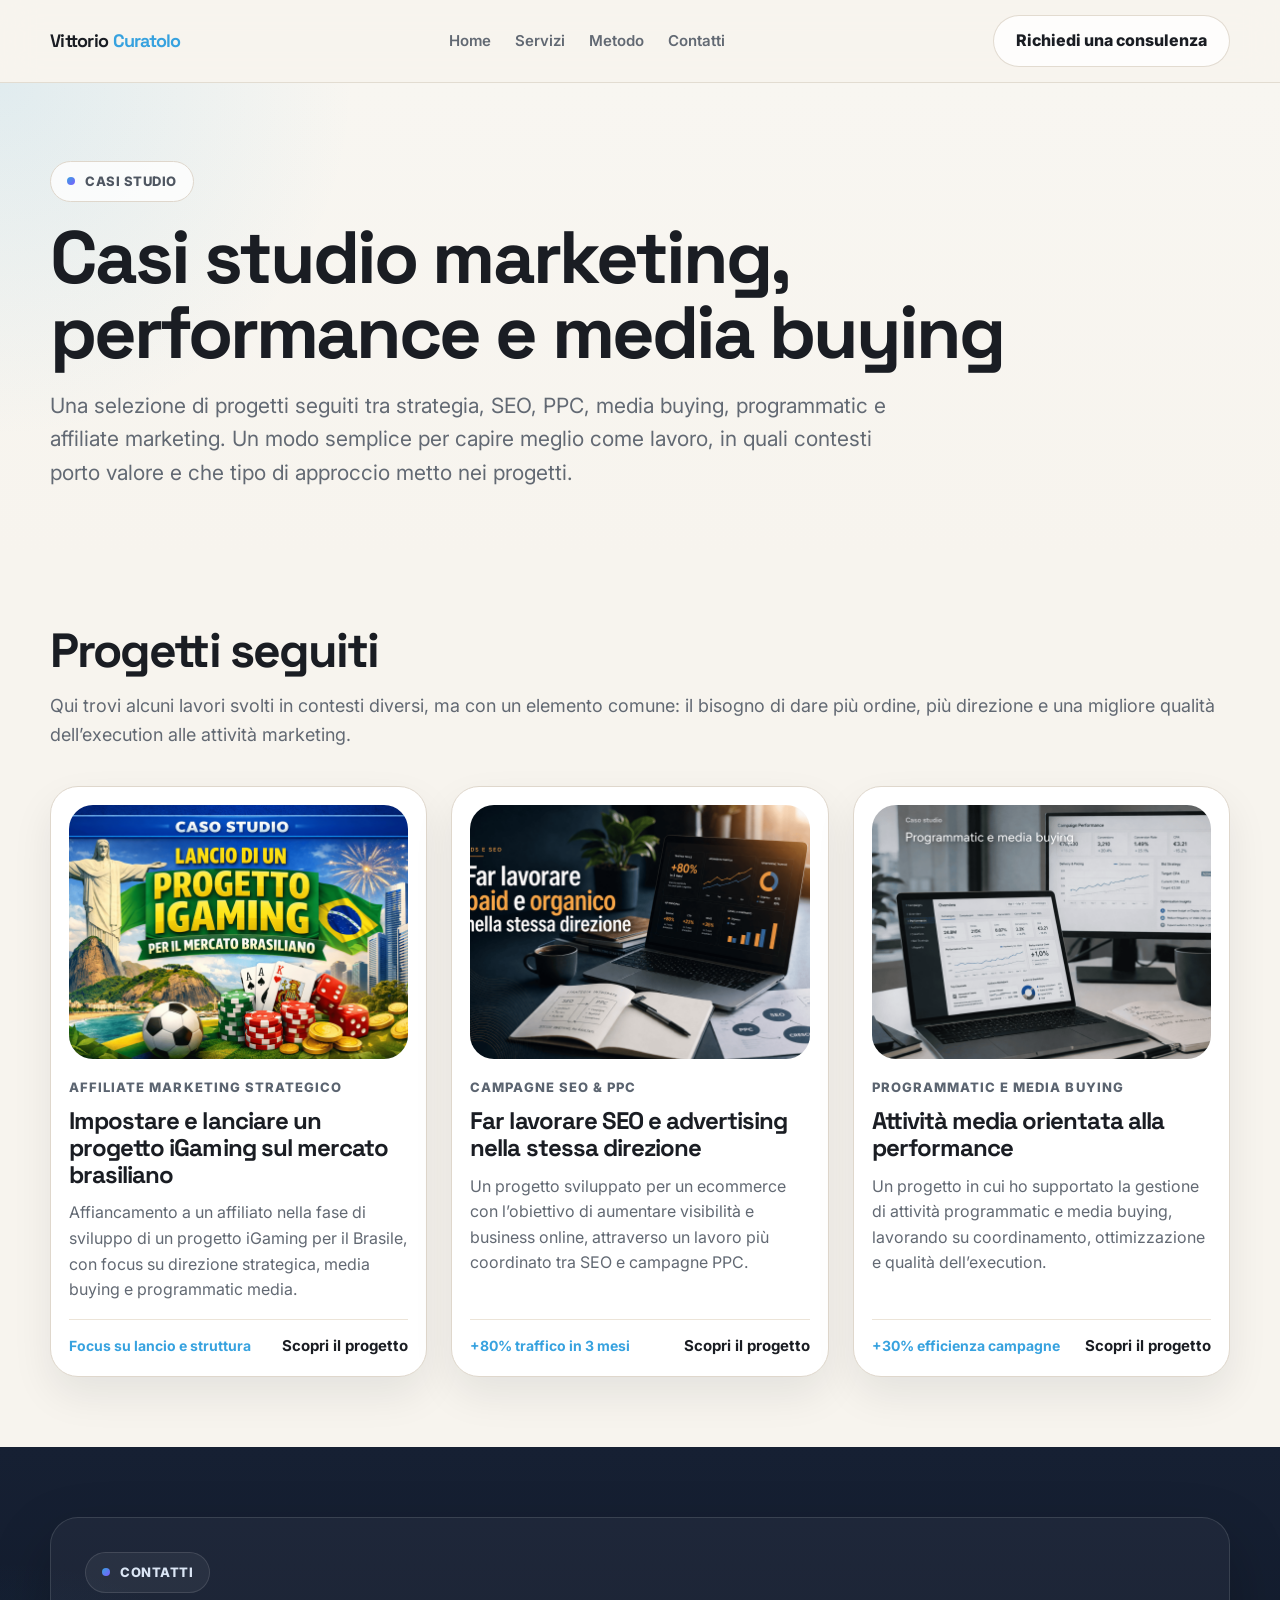
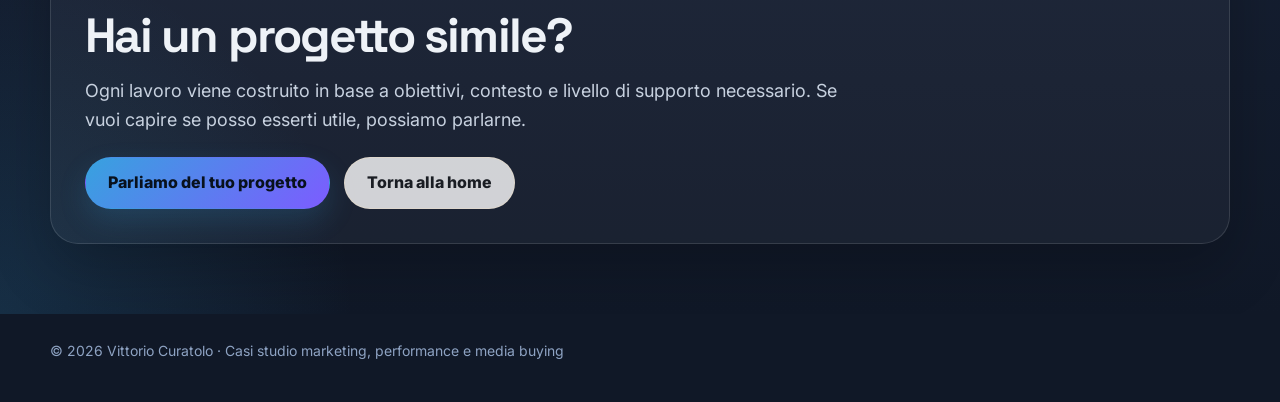
==== casi-studio.html @ b20edf26 "update" ====
<!DOCTYPE html>
<html lang="it">
<head>
  <meta charset="UTF-8" />
  <meta name="viewport" content="width=device-width, initial-scale=1.0" />
  <title>Casi studio marketing, performance e media buying | Vittorio Curatolo</title>
  <meta name="description" content="Una selezione di casi studio su marketing, performance, SEO, PPC, media buying e affiliate marketing. Scopri alcuni dei progetti seguiti da Vittorio Curatolo." />

  <link rel="preconnect" href="https://fonts.googleapis.com">
  <link rel="preconnect" href="https://fonts.gstatic.com" crossorigin>
  <link href="https://fonts.googleapis.com/css2?family=Inter:wght@400;500;600;700;800&family=Space+Grotesk:wght@500;700&display=swap" rel="stylesheet">

  <style>
    :root {
      --bg-light: #f7f4ee;
      --bg-light-2: #fffdfa;
      --bg-dark: #101827;
      --surface: #ffffff;
      --text: #1a1d23;
      --text-soft: #626973;
      --text-light: #eef2f7;
      --line: #dfd7cc;
      --line-dark: rgba(255,255,255,0.12);
      --accent: #37a2df;
      --accent-2: #7c5cff;
      --gradient: linear-gradient(135deg, #37a2df 0%, #7c5cff 100%);
      --shadow: 0 18px 40px rgba(15, 23, 42, 0.08);
      --radius-lg: 28px;
      --radius-md: 22px;
      --radius-sm: 16px;
      --container: 1180px;
    }

    * { box-sizing: border-box; }
    html { scroll-behavior: smooth; }

    body {
      margin: 0;
      font-family: 'Inter', sans-serif;
      color: var(--text);
      background: var(--bg-light);
      line-height: 1.6;
      -webkit-font-smoothing: antialiased;
      text-rendering: optimizeLegibility;
    }

    a { color: inherit; text-decoration: none; }
    img { display: block; max-width: 100%; }

    .container {
      width: min(calc(100% - 40px), var(--container));
      margin: 0 auto;
    }

    .site-header {
      position: sticky;
      top: 0;
      z-index: 40;
      backdrop-filter: blur(18px);
      background: rgba(247, 244, 238, 0.88);
      border-bottom: 1px solid rgba(223, 215, 204, 0.85);
    }

    .nav {
      min-height: 82px;
      display: flex;
      align-items: center;
      justify-content: space-between;
      gap: 18px;
    }

    .brand,
    h1, h2, h3 {
      font-family: 'Space Grotesk', sans-serif;
      letter-spacing: -0.04em;
    }

    .brand {
      font-size: 18px;
      font-weight: 700;
    }

    .brand span {
      color: var(--accent);
    }

    .nav-links {
      display: flex;
      align-items: center;
      gap: 24px;
      color: var(--text-soft);
      font-size: 15px;
      font-weight: 600;
    }

    .nav-links a:hover {
      color: var(--text);
    }

    .btn {
      display: inline-flex;
      align-items: center;
      justify-content: center;
      min-height: 52px;
      padding: 0 22px;
      border-radius: 999px;
      border: 1px solid transparent;
      font-weight: 800;
      transition: transform .2s ease, box-shadow .2s ease;
    }

    .btn:hover {
      transform: translateY(-1px);
    }

    .btn-primary {
      background: var(--gradient);
      color: #08111d;
      box-shadow: 0 12px 28px rgba(55, 162, 223, 0.18);
    }

    .btn-secondary {
      background: rgba(255,255,255,0.8);
      border-color: rgba(223, 215, 204, 0.9);
      color: var(--text);
    }

    .hero {
      padding: 78px 0 48px;
      background:
        radial-gradient(circle at top left, rgba(55, 162, 223, 0.12), transparent 26%),
        linear-gradient(180deg, #f8f6f1 0%, #f7f4ee 100%);
    }

    .eyebrow {
      display: inline-flex;
      align-items: center;
      gap: 10px;
      margin-bottom: 18px;
      padding: 9px 16px;
      border-radius: 999px;
      border: 1px solid var(--line);
      background: rgba(255,255,255,0.78);
      color: #4f5762;
      font-size: 13px;
      font-weight: 800;
      letter-spacing: .04em;
      text-transform: uppercase;
    }

    .eyebrow::before {
      content: "";
      width: 8px;
      height: 8px;
      border-radius: 50%;
      background: var(--gradient);
    }

    h1 {
      margin: 0 0 18px;
      font-size: clamp(40px, 7vw, 74px);
      line-height: 1.02;
      max-width: 980px;
    }

    h2 {
      margin: 0 0 16px;
      font-size: clamp(28px, 4vw, 48px);
      line-height: 1.05;
    }

    h3 {
      margin: 0 0 12px;
      font-size: 24px;
      line-height: 1.12;
    }

    p {
      margin: 0 0 18px;
      font-size: 18px;
      color: var(--text-soft);
    }

    .lead {
      max-width: 840px;
      font-size: 21px;
    }

    .section {
      padding: 70px 0;
    }

    .section-head {
      margin-bottom: 36px;
    }

    .case-grid {
      display: grid;
      grid-template-columns: repeat(3, minmax(0, 1fr));
      gap: 24px;
    }

    .case-card {
      display: flex;
      flex-direction: column;
      height: 100%;
      padding: 18px;
      border-radius: var(--radius-lg);
      border: 1px solid var(--line);
      background: var(--surface);
      box-shadow: var(--shadow);
    }

    .case-image {
      margin-bottom: 18px;
      border-radius: 24px;
      overflow: hidden;
      background: #edf1f6;
      aspect-ratio: 4 / 3;
    }

    .case-image img {
      width: 100%;
      height: 100%;
      object-fit: cover;
    }

    .case-label {
      display: inline-block;
      margin-bottom: 10px;
      color: #5b6470;
      font-size: 13px;
      font-weight: 800;
      letter-spacing: .08em;
      text-transform: uppercase;
    }

    .case-card p {
      font-size: 16px;
      margin-bottom: 16px;
    }

    .case-meta {
      margin-top: auto;
      display: flex;
      align-items: center;
      justify-content: space-between;
      gap: 12px;
      padding-top: 14px;
      border-top: 1px solid #ece4d8;
    }

    .case-result {
      font-size: 14px;
      font-weight: 700;
      color: var(--accent);
    }

    .case-link {
      font-size: 15px;
      font-weight: 700;
      color: var(--text);
    }

    .case-link:hover {
      color: var(--accent);
    }

    .cta-section {
      background:
        radial-gradient(circle at left bottom, rgba(55, 162, 223, 0.16), transparent 26%),
        linear-gradient(180deg, #162033 0%, #101827 100%);
      color: var(--text-light);
    }

    .cta-box {
      padding: 34px;
      border-radius: var(--radius-lg);
      border: 1px solid var(--line-dark);
      background: rgba(255,255,255,0.04);
      box-shadow: 0 24px 60px rgba(0,0,0,0.22);
    }

    .cta-box h2,
    .cta-box p {
      color: var(--text-light);
    }

    .cta-box p {
      color: #c7d1df;
      max-width: 760px;
    }

    .btn-row {
      display: flex;
      gap: 14px;
      flex-wrap: wrap;
      margin-top: 22px;
    }

    .footer {
      padding: 26px 0 40px;
      background: var(--bg-dark);
      color: #8ea3c3;
      font-size: 14px;
    }

    @media (max-width: 1100px) {
      .case-grid {
        grid-template-columns: repeat(2, minmax(0, 1fr));
      }
    }

    @media (max-width: 820px) {
      .nav-links {
        display: none;
      }

      .case-grid {
        grid-template-columns: 1fr;
      }
    }

    @media (max-width: 720px) {
      .container {
        width: min(calc(100% - 28px), var(--container));
      }

      .hero {
        padding: 58px 0 38px;
      }

      .section {
        padding: 58px 0;
      }

      p, .lead {
        font-size: 17px;
      }

      .case-card,
      .cta-box {
        padding: 16px;
      }

      .btn {
        width: 100%;
      }
    }
  </style>
</head>
<body>
  <header class="site-header">
    <div class="container nav">
      <a href="/" class="brand">Vittorio <span>Curatolo</span></a>

      <nav class="nav-links" aria-label="Navigazione principale">
        <a href="/">Home</a>
        <a href="/#servizi">Servizi</a>
        <a href="/#metodo">Metodo</a>
        <a href="/#contatti">Contatti</a>
      </nav>

      <a href="/#contatti" class="btn btn-secondary">Richiedi una consulenza</a>
    </div>
  </header>

  <main>
    <section class="hero">
      <div class="container">
        <span class="eyebrow">Casi studio</span>
        <h1>Casi studio marketing, performance e media buying</h1>
        <p class="lead">
          Una selezione di progetti seguiti tra strategia, SEO, PPC, media buying, programmatic e affiliate marketing. Un modo semplice per capire meglio come lavoro, in quali contesti porto valore e che tipo di approccio metto nei progetti.
        </p>
      </div>
    </section>

    <section class="section">
      <div class="container">
        <div class="section-head">
          <h2>Progetti seguiti</h2>
          <p>
            Qui trovi alcuni lavori svolti in contesti diversi, ma con un elemento comune: il bisogno di dare più ordine, più direzione e una migliore qualità dell’execution alle attività marketing.
          </p>
        </div>

        <div class="case-grid">
          <article class="case-card">
          <div class="case-image">
              <img src="images/case-study-1.png" alt="Caso studio affiliate marketing iGaming Brasile" />
            </div>
            <div class="case-label">Affiliate Marketing Strategico</div>
            <h3>Impostare e lanciare un progetto iGaming sul mercato brasiliano</h3>
            <p>
              Affiancamento a un affiliato nella fase di sviluppo di un progetto iGaming per il Brasile, con focus su direzione strategica, media buying e programmatic media.
            </p>
            <div class="case-meta">
              <span class="case-result">Focus su lancio e struttura</span>
              <a href="/casi-studio/affiliate-igaming-brasile.html" class="case-link">Scopri il progetto</a>
            </div>
          </article>

          <article class="case-card">
            <div class="case-image">
              <img src="images/case-study-2.png" alt="Caso studio SEO e PPC per ecommerce" />
            </div>
            <div class="case-label">Campagne SEO & PPC</div>
            <h3>Far lavorare SEO e advertising nella stessa direzione</h3>
            <p>
              Un progetto sviluppato per un ecommerce con l’obiettivo di aumentare visibilità e business online, attraverso un lavoro più coordinato tra SEO e campagne PPC.
            </p>
            <div class="case-meta">
              <span class="case-result">+80% traffico in 3 mesi</span>
              <a href="/casi-studio/seo-ppc-ecommerce.html" class="case-link">Scopri il progetto</a>
            </div>
          </article>

          <article class="case-card">
            <div class="case-image">
              <img src="images/case-study-3.png" alt="Caso studio programmatic media e media buying" />
            </div>
            <div class="case-label">Programmatic e Media Buying</div>
            <h3>Attività media orientata alla performance</h3>
            <p>
              Un progetto in cui ho supportato la gestione di attività programmatic e media buying, lavorando su coordinamento, ottimizzazione e qualità dell’execution.
            </p>
            <div class="case-meta">
              <span class="case-result">+30% efficienza campagne</span>
              <a href="/casi-studio/programmatic-media-buy.html" class="case-link">Scopri il progetto</a>
            </div>
          </article>

          <!-- Esempio di card futura
          <article class="case-card">
            <div class="case-image">
              <img src="images/case-study-4.jpg" alt="Caso studio marketing strategy" />
            </div>
            <div class="case-label">Strategia Marketing</div>
            <h3>Rimettere ordine in un marketing troppo dispersivo</h3>
            <p>
              Un progetto in cui era necessario fare chiarezza tra attività, obiettivi e priorità, per costruire una direzione più solida e meno dispersiva.
            </p>
            <div class="case-meta">
              <span class="case-result">Più focus e meno dispersione</span>
              <a href="/casi-studio/strategia-marketing.html" class="case-link">Scopri il progetto</a>
            </div>
          </article>
          -->
        </div>
      </div>
    </section>

    <section class="section cta-section">
      <div class="container">
        <div class="cta-box">
          <span class="eyebrow" style="background: rgba(255,255,255,0.05); border-color: rgba(255,255,255,0.12); color: #dbe6f5;">Contatti</span>
          <h2>Hai un progetto simile?</h2>
          <p>
            Ogni lavoro viene costruito in base a obiettivi, contesto e livello di supporto necessario. Se vuoi capire se posso esserti utile, possiamo parlarne.
          </p>

          <div class="btn-row">
            <a href="/#contatti" class="btn btn-primary">Parliamo del tuo progetto</a>
            <a href="/" class="btn btn-secondary">Torna alla home</a>
          </div>
        </div>
      </div>
    </section>
  </main>

  <footer class="footer">
    <div class="container">
      © 2026 Vittorio Curatolo · Casi studio marketing, performance e media buying
    </div>
  </footer>
</body>
</html>
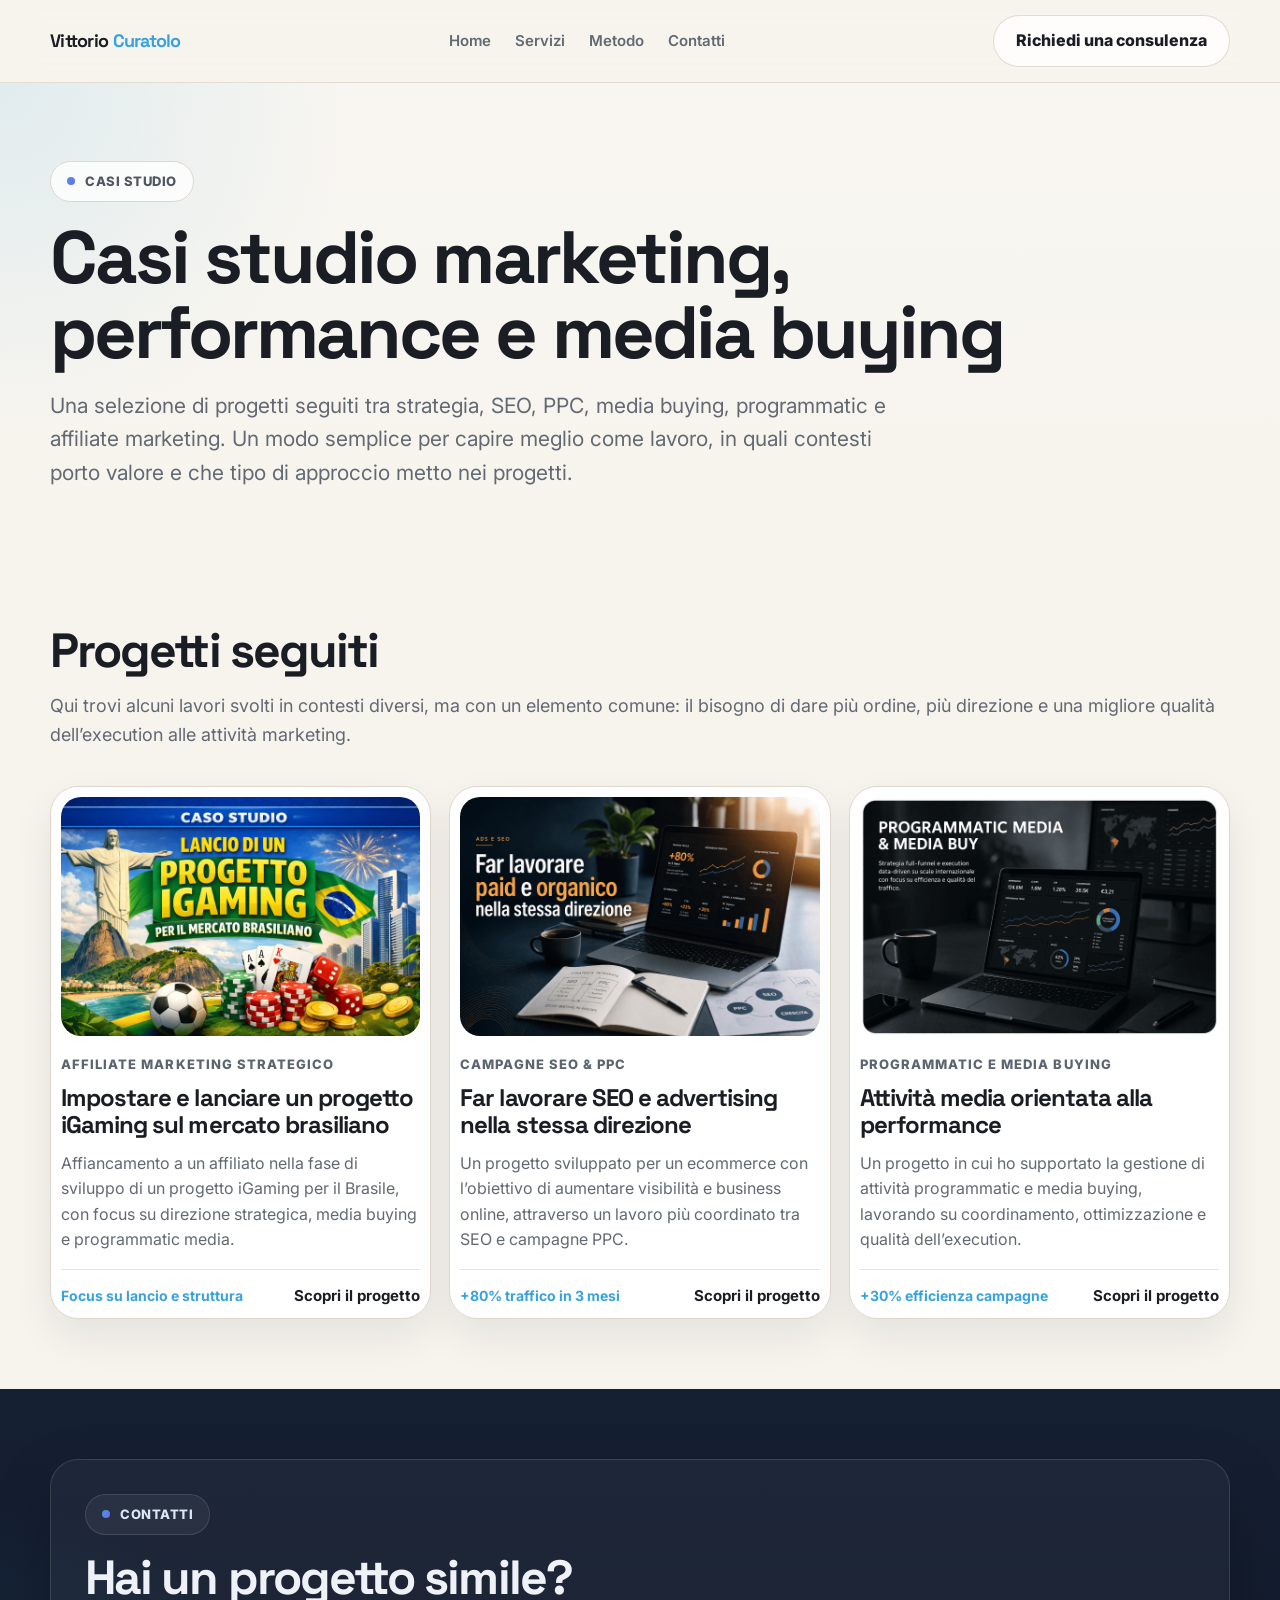
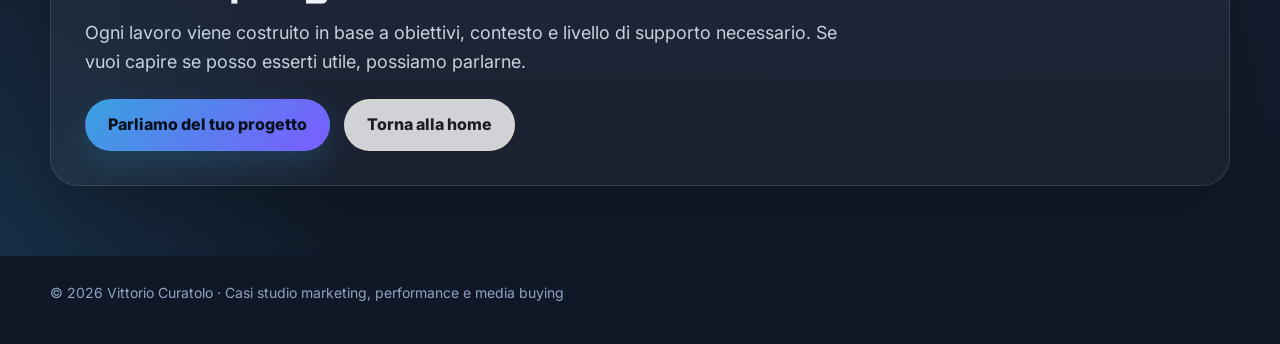
==== commit 42a4c269: "update" ====
--- a/casi-studio.html
+++ b/casi-studio.html
@@ -197,14 +197,14 @@
     .case-grid {
       display: grid;
       grid-template-columns: repeat(3, minmax(0, 1fr));
-      gap: 24px;
+      gap: 18px;
     }
 
     .case-card {
       display: flex;
       flex-direction: column;
       height: 100%;
-      padding: 18px;
+      padding: 10px;
       border-radius: var(--radius-lg);
       border: 1px solid var(--line);
       background: var(--surface);
@@ -213,16 +213,16 @@
 
     .case-image {
       margin-bottom: 18px;
-      border-radius: 24px;
+      border-radius: 20px;
       overflow: hidden;
-      background: #edf1f6;
-      aspect-ratio: 4 / 3;
+      background: transparent;
     }
 
     .case-image img {
       width: 100%;
-      height: 100%;
+      height: auto;
       object-fit: cover;
+      display: block;
     }
 
     .case-label {
